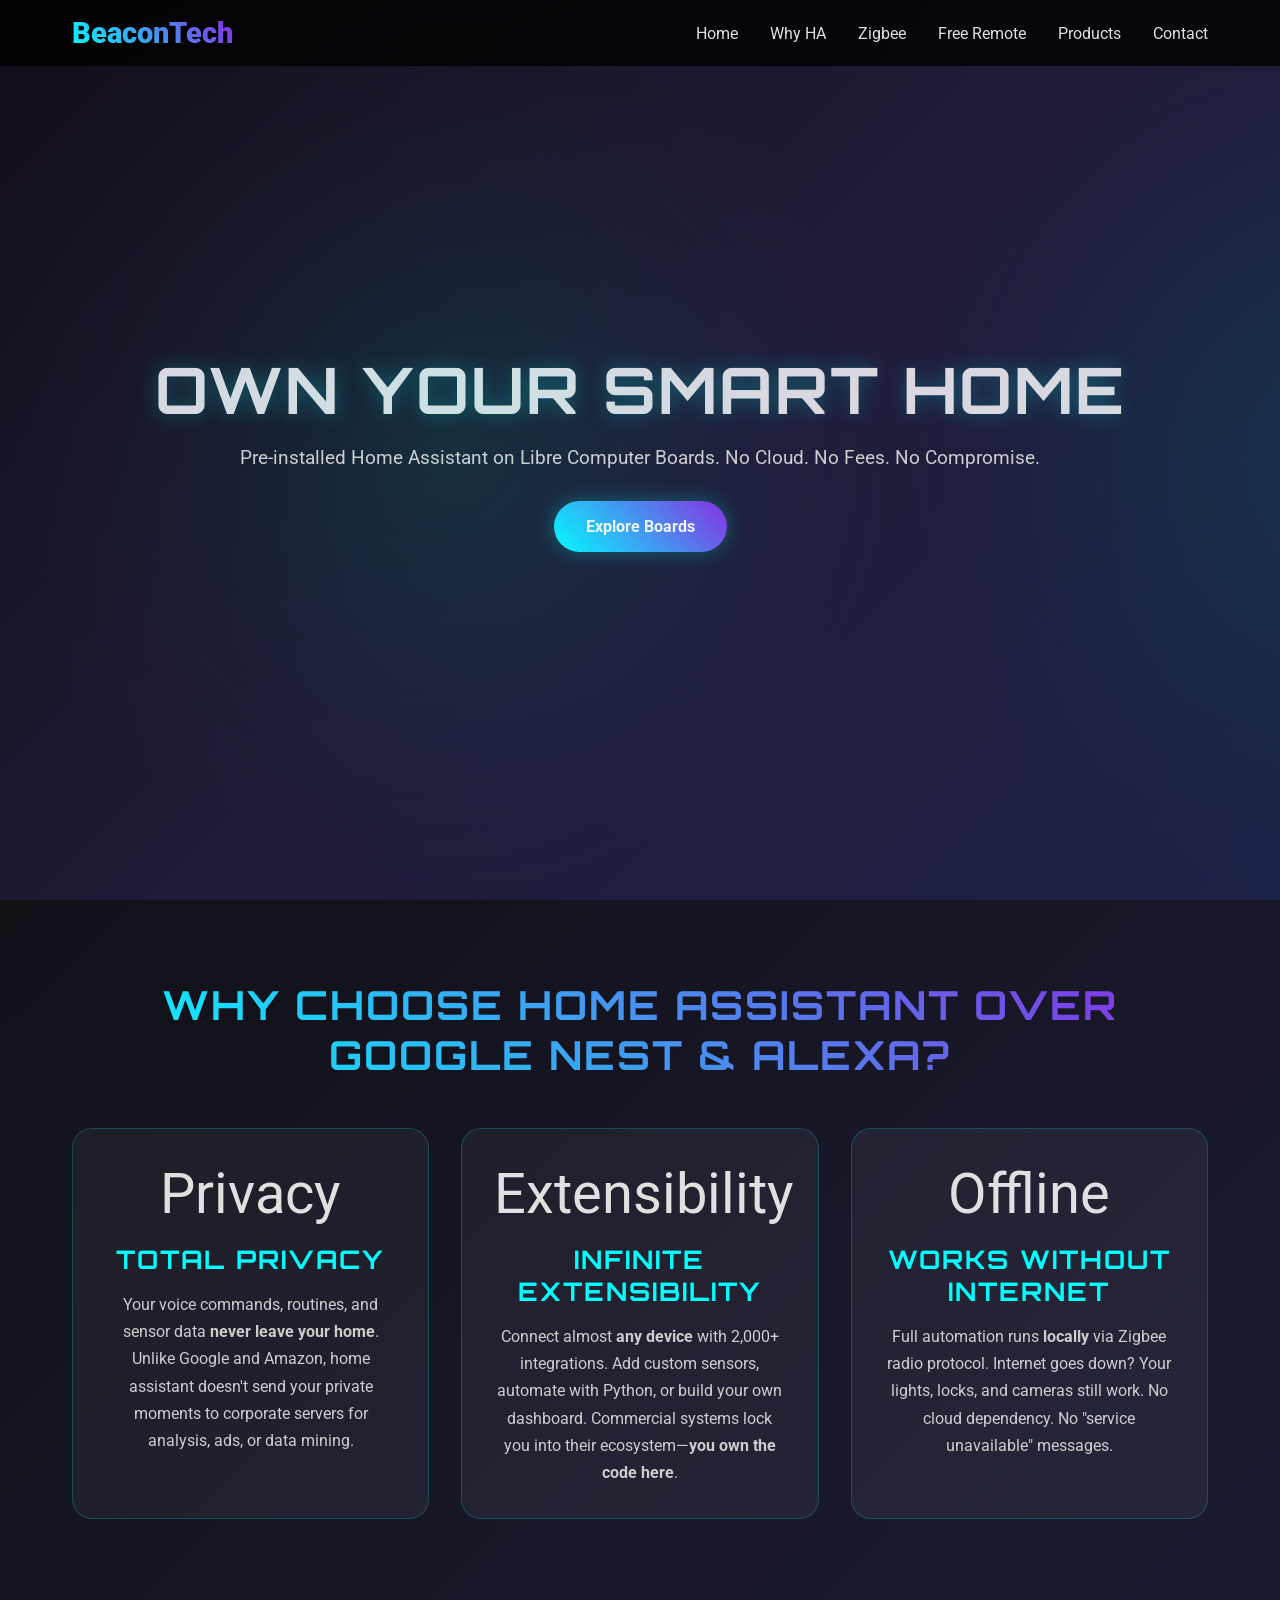
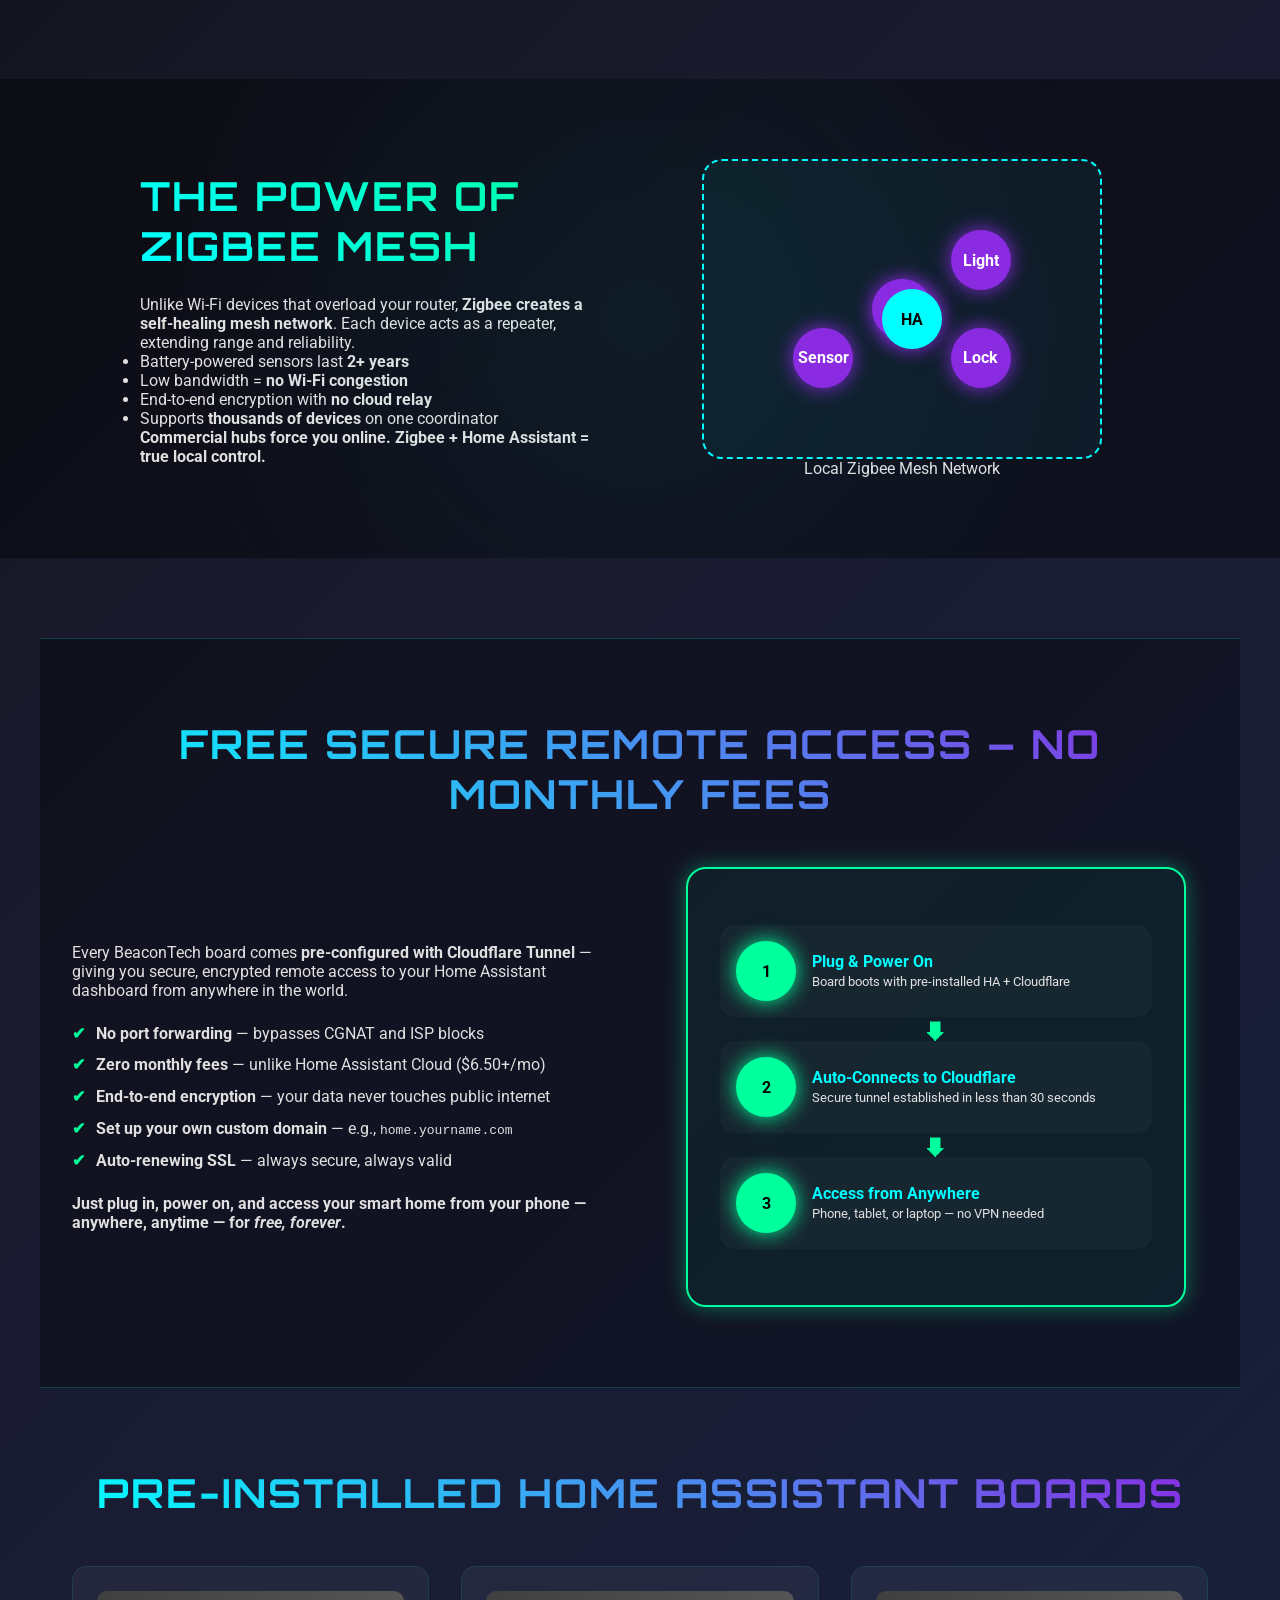
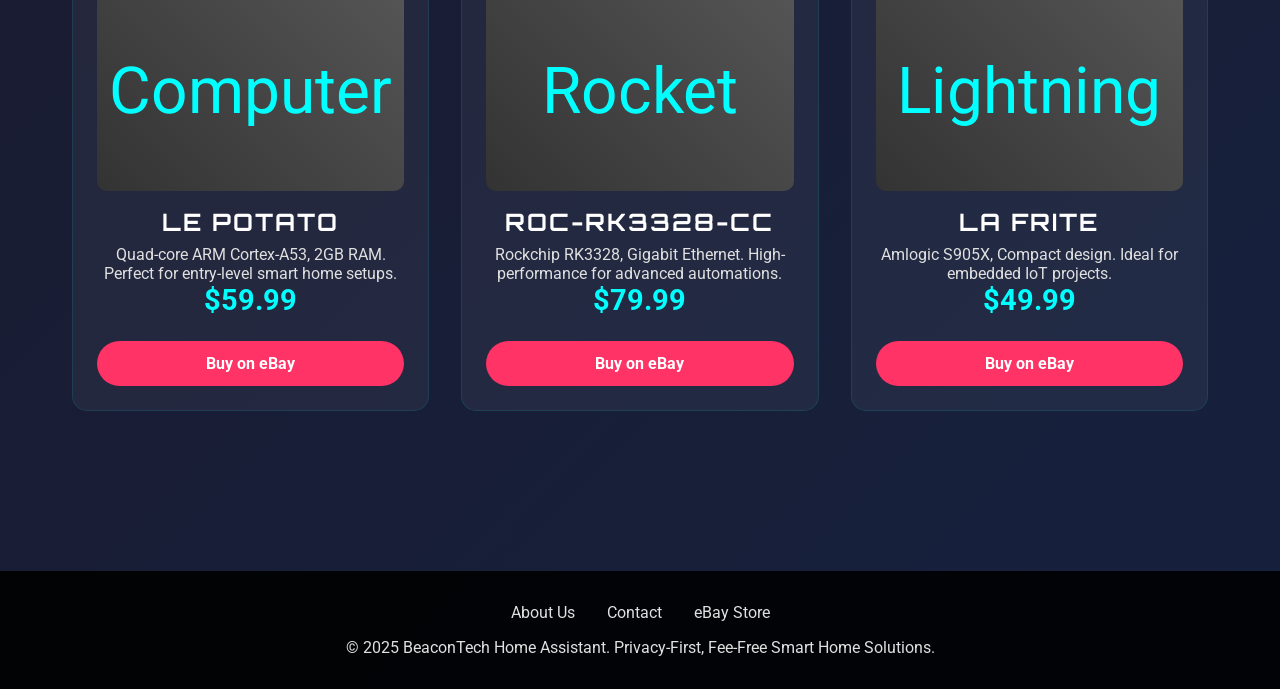
==== index.html @ 40a5eaa8 "upload site template" ====
<!DOCTYPE html>
<html lang="en">
<head>
    <meta charset="UTF-8">
    <meta name="viewport" content="width=device-width, initial-scale=1.0">
    <title>BeaconTech Home Assistant - Techno Smart Home Boards</title>
    <link href="https://fonts.googleapis.com/css2?family=Orbitron:wght@400;700;900&family=Roboto:wght@300;400&display=swap" rel="stylesheet">
    <link rel="stylesheet" href="styles.css">
</head>
<body>
    <header>
        <nav>
            <div class="logo">BeaconTech</div>
            <ul class="nav-links">
                <li><a href="#home">Home</a></li>
                <li><a href="#why">Why HA</a></li>
                <li><a href="#zigbee">Zigbee</a></li>
                <li><a href="#tunnel">Free Remote</a></li>
                <li><a href="#products">Products</a></li>
                <li><a href="#contact">Contact</a></li>
            </ul>
        </nav>
    </header>

    <section id="home" class="hero">
        <div class="hero-content">
            <h1>Own Your Smart Home</h1>
            <p>Pre-installed Home Assistant on Libre Computer Boards. No Cloud. No Fees. No Compromise.</p>
            <a href="#products" class="cta-button">Explore Boards</a>
        </div>
    </section>

    <!-- Why LibreTech Section -->
    <section id="why" class="why-libretech">
        <h2 class="section-title">Why Choose Home Assistant Over Google Nest & Alexa?</h2>
        <div class="why-grid">
            <div class="why-card">
                <span class="why-icon">Privacy</span>
                <h3>Total Privacy</h3>
                <p>Your voice commands, routines, and sensor data <strong>never leave your home</strong>. Unlike Google and Amazon, home assistant doesn't send your private moments to corporate servers for analysis, ads, or data mining.</p>
            </div>
            <div class="why-card">
                <span class="why-icon">Extensibility</span>
                <h3>Infinite Extensibility</h3>
                <p>Connect almost <strong>any device</strong> with 2,000+ integrations. Add custom sensors, automate with Python, or build your own dashboard. Commercial systems lock you into their ecosystem—<strong>you own the code here</strong>.</p>
            </div>
            <div class="why-card">
                <span class="why-icon">Offline</span>
                <h3>Works Without Internet</h3>
                <p>Full automation runs <strong>locally</strong> via Zigbee radio protocol. Internet goes down? Your lights, locks, and cameras still work. No cloud dependency. No "service unavailable" messages.</p>
            </div>
        </div>
    </section>

    <!-- Zigbee Advantage Section -->
    <section id="zigbee" class="zigbee-advantage">
        <div class="zigbee-content">
            <div class="zigbee-text">
                <h2>The Power of Zigbee Mesh</h2>
                <p>Unlike Wi-Fi devices that overload your router, <strong>Zigbee creates a self-healing mesh network</strong>. Each device acts as a repeater, extending range and reliability.</p>
                <ul>
                    <li>Battery-powered sensors last <strong>2+ years</strong></li>
                    <li>Low bandwidth = <strong>no Wi-Fi congestion</strong></li>
                    <li>End-to-end encryption with <strong>no cloud relay</strong></li>
                    <li>Supports <strong>thousands of devices</strong> on one coordinator</li>
                </ul>
                <p><strong>Commercial hubs force you online. Zigbee + Home Assistant = true local control.</strong></p>
            </div>
            <div class="zigbee-visual">
                <div class="zigbee-network">
                    <div class="node central">HA</div>
                    <div class="node device">Light</div>
                    <div class="node device">Sensor</div>
                    <div class="node device">Lock</div>
                    <div class="node device">Plug</div>
                </div>
                <p>Local Zigbee Mesh Network</p>
            </div>
        </div>
    </section>

    <!-- Cloudflare Tunnel Section -->
    <section id="tunnel" class="cloudflare-tunnel">
        <h2 class="section-title">Free Secure Remote Access – No Monthly Fees</h2>
        <div class="tunnel-content">
            <div class="tunnel-text">
                <p>Every BeaconTech board comes <strong>pre-configured with Cloudflare Tunnel</strong> — giving you secure, encrypted remote access to your Home Assistant dashboard from anywhere in the world.</p>
                <ul>
                    <li><strong>No port forwarding</strong> — bypasses CGNAT and ISP blocks</li>
                    <li><strong>Zero monthly fees</strong> — unlike Home Assistant Cloud ($6.50+/mo)</li>
                    <li><strong>End-to-end encryption</strong> — your data never touches public internet</li>
                    <li><strong>Set up your own custom domain</strong> — e.g., <code>home.yourname.com</code></li>
                    <li><strong>Auto-renewing SSL</strong> — always secure, always valid</li>
                </ul>
                <p><strong>Just plug in, power on, and access your smart home from your phone — anywhere, anytime — for <em>free, forever</em>.</strong></p>
            </div>
            <div class="tunnel-visual">
                <div class="tunnel-diagram">
                    <div class="tunnel-step">
                        <div class="step-icon">1</div>
                        <div class="step-text">
                            <strong>Plug & Power On</strong><br>
                            <small>Board boots with pre-installed HA + Cloudflare</small>
                        </div>
                    </div>
                    <div class="tunnel-step">
                        <div class="step-icon">2</div>
                        <div class="step-text">
                            <strong>Auto-Connects to Cloudflare</strong><br>
                            <small>Secure tunnel established in less than 30 seconds</small>
                        </div>
                    </div>
                    <div class="tunnel-step">
                        <div class="step-icon">3</div>
                        <div class="step-text">
                            <strong>Access from Anywhere</strong><br>
                            <small>Phone, tablet, or laptop — no VPN needed</small>
                        </div>
                    </div>
                </div>
            </div>
        </div>
    </section>

    <!-- Products Section -->
    <section id="products" class="products">
        <h2 class="section-title">Pre-Installed Home Assistant Boards</h2>
        <div class="product-grid">
            <div class="product-card">
                <div class="product-image">Computer</div>
                <h3>Le Potato</h3>
                <p>Quad-core ARM Cortex-A53, 2GB RAM. Perfect for entry-level smart home setups.</p>
                <div class="product-price">$59.99</div>
                <a href="https://www.ebay.com/itm/1234567890" target="_blank" class="buy-on-ebay">
                    Buy on eBay
                </a>
            </div>
            <div class="product-card">
                <div class="product-image">Rocket</div>
                <h3>ROC-RK3328-CC</h3>
                <p>Rockchip RK3328, Gigabit Ethernet. High-performance for advanced automations.</p>
                <div class="product-price">$79.99</div>
                <a href="https://www.ebay.com/itm/1234567891" target="_blank" class="buy-on-ebay">
                    Buy on eBay
                </a>
            </div>
            <div class="product-card">
                <div class="product-image">Lightning</div>
                <h3>La Frite</h3>
                <p>Amlogic S905X, Compact design. Ideal for embedded IoT projects.</p>
                <div class="product-price">$49.99</div>
                <a href="https://www.ebay.com/itm/1234567892" target="_blank" class="buy-on-ebay">
                    Buy on eBay
                </a>
            </div>
        </div>
    </section>

    <footer>
        <div class="footer-links">
            <a href="#about">About Us</a>
            <a href="#contact">Contact</a>
            <a href="https://www.ebay.com/usr/your-ebay-store" target="_blank">eBay Store</a>
        </div>
        <p>© 2025 BeaconTech Home Assistant. Privacy-First, Fee-Free Smart Home Solutions.</p>
    </footer>

    <script src="scripts.js"></script>
</body>
</html>
---- styles.css ----
:root {
    --primary-bg: linear-gradient(135deg, #0c0c0c 0%, #1a1a2e 50%, #16213e 100%);
    --secondary-bg: rgba(255, 255, 255, 0.05);
    --accent-neon: #00ffff;
    --accent-purple: #8a2be2;
    --accent-green: #00ff9d;
    --text-light: #e0e0e0;
    --text-dark: #ffffff;
    --shadow-glow: 0 0 20px rgba(0, 255, 255, 0.3);
    --shadow-glow-purple: 0 0 20px rgba(138, 43, 226, 0.3);
    --shadow-green: 0 0 20px rgba(0, 255, 157, 0.4);
}

* {
    margin: 0;
    padding: 0;
    box-sizing: border-box;
}

body {
    font-family: 'Roboto', sans-serif;
    background: var(--primary-bg);
    color: var(--text-light);
    overflow-x: hidden;
}

h1, h2, h3 {
    font-family: 'Orbitron', monospace;
    text-transform: uppercase;
    letter-spacing: 2px;
}

/* Header */
header {
    position: fixed;
    top: 0;
    width: 100%;
    background: rgba(0, 0, 0, 0.8);
    backdrop-filter: blur(10px);
    z-index: 1000;
    padding: 1rem 0;
    transition: background 0.3s ease;
}

nav {
    display: flex;
    justify-content: space-between;
    align-items: center;
    max-width: 1200px;
    margin: 0 auto;
    padding: 0 2rem;
}

.logo {
    font-size: 1.8rem;
    font-weight: 900;
    background: linear-gradient(45deg, var(--accent-neon), var(--accent-purple));
    -webkit-background-clip: text;
    -webkit-text-fill-color: transparent;
    background-clip: text;
}

.nav-links {
    display: flex;
    list-style: none;
    gap: 2rem;
}

.nav-links a {
    color: var(--text-light);
    text-decoration: none;
    transition: color 0.3s ease;
    position: relative;
}

.nav-links a:hover {
    color: var(--accent-neon);
}

.nav-links a::after {
    content: '';
    position: absolute;
    bottom: -5px;
    left: 0;
    width: 0;
    height: 2px;
    background: var(--accent-neon);
    transition: width 0.3s ease;
}

.nav-links a:hover::after {
    width: 100%;
}

/* Hero Section */
.hero {
    height: 100vh;
    display: flex;
    align-items: center;
    justify-content: center;
    text-align: center;
    background: var(--primary-bg);
    position: relative;
    overflow: hidden;
}

.hero::before {
    content: '';
    position: absolute;
    top: 0;
    left: 0;
    width: 100%;
    height: 100%;
    background: url('data:image/svg+xml,<svg xmlns="http://www.w3.org/2000/svg" viewBox="0 0 1000 1000"><defs><radialGradient id="a" cx="50%" cy="50%" r="50%"><stop offset="0%" stop-color="%2300ffff" stop-opacity="0.1"/><stop offset="100%" stop-color="%238a2be2" stop-opacity="0.05"/></radialGradient></defs><rect width="1000" height="1000" fill="url(%23a)"/></svg>') repeat;
    animation: float 20s ease-in-out infinite;
    pointer-events: none;
}

@keyframes float {
    0%, 100% { transform: translateY(0px) rotate(0deg); }
    50% { transform: translateY(-20px) rotate(180deg); }
}

.hero-content h1 {
    font-size: 4rem;
    margin-bottom: 1rem;
    text-shadow: var(--shadow-glow);
    animation: glow 2s ease-in-out infinite alternate;
}

@keyframes glow {
    from { text-shadow: var(--shadow-glow); }
    to { text-shadow: 0 0 30px var(--accent-neon), 0 0 40px var(--accent-neon); }
}

.hero-content p {
    font-size: 1.2rem;
    margin-bottom: 2rem;
    opacity: 0.9;
}

.cta-button {
    display: inline-block;
    padding: 1rem 2rem;
    background: linear-gradient(45deg, var(--accent-neon), var(--accent-purple));
    color: var(--text-dark);
    text-decoration: none;
    border-radius: 50px;
    font-weight: bold;
    transition: transform 0.3s ease, box-shadow 0.3s ease;
    box-shadow: var(--shadow-glow);
}

.cta-button:hover {
    transform: translateY(-5px);
    box-shadow: 0 10px 30px rgba(0, 255, 255, 0.5);
}

/* Why LibreTech */
.why-libretech {
    padding: 5rem 2rem;
    max-width: 1200px;
    margin: 0 auto;
    text-align: center;
}

.why-grid {
    display: grid;
    grid-template-columns: repeat(auto-fit, minmax(300px, 1fr));
    gap: 2rem;
    margin-top: 3rem;
}

.why-card {
    background: var(--secondary-bg);
    border-radius: 20px;
    padding: 2rem;
    border: 1px solid rgba(0, 255, 255, 0.2);
    transition: all 0.4s ease;
    position: relative;
    overflow: hidden;
    opacity: 0;
}

.why-card::before {
    content: '';
    position: absolute;
    top: 0;
    left: 0;
    width: 100%;
    height: 5px;
    background: linear-gradient(90deg, var(--accent-neon), var(--accent-purple));
    transform: scaleX(0);
    transform-origin: left;
    transition: transform 0.5s ease;
}

.why-card:hover::before {
    transform: scaleX(1);
}

.why-card:hover {
    transform: translateY(-10px);
    box-shadow: 0 15px 40px rgba(0, 255, 255, 0.15);
    border-color: var(--accent-neon);
}

.why-icon {
    font-size: 3.5rem;
    margin-bottom: 1rem;
    display: block;
}

.why-card h3 {
    font-size: 1.6rem;
    margin-bottom: 1rem;
    color: var(--accent-neon);
}

.why-card p {
    line-height: 1.7;
    opacity: 0.9;
}

/* Zigbee Advantage */
.zigbee-advantage {
    background: rgba(0, 0, 0, 0.4);
    padding: 5rem 2rem;
    margin: 5rem 0;
    position: relative;
    overflow: hidden;
}

.zigbee-advantage::before {
    content: '';
    position: absolute;
    top: 0;
    left: 0;
    width: 100%;
    height: 100%;
    background: radial-gradient(circle at center, rgba(0, 255, 255, 0.05) 0%, transparent 70%);
    pointer-events: none;
}

.zigbee-content {
    max-width: 1000px;
    margin: 0 auto;
    display: flex;
    align-items: center;
    gap: 3rem;
    flex-wrap: wrap;
}

.zigbee-text {
    flex: 1;
    min-width: 300px;
}

.zigbee-text h2 {
    font-size: 2.5rem;
    margin-bottom: 1.5rem;
    background: linear-gradient(45deg, var(--accent-neon), #00ff9d);
    -webkit-background-clip: text;
    -webkit-text-fill-color: transparent;
    background-clip: text;
}

.zigbee-visual {
    flex: 1;
    min-width: 300px;
    text-align: center;
}

.zigbee-network {
    width: 100%;
    max-width: 400px;
    height: 300px;
    background: rgba(0, 255, 255, 0.05);
    border: 2px dashed var(--accent-neon);
    border-radius: 20px;
    display: flex;
    flex-direction: column;
    align-items: center;
    justify-content: center;
    position: relative;
    margin: 0 auto;
}

.node {
    width: 60px;
    height: 60px;
    background: var(--accent-purple);
    border-radius: 50%;
    display: flex;
    align-items: center;
    justify-content: center;
    color: white;
    font-weight: bold;
    margin: 10px;
    box-shadow: 0 0 20px var(--accent-purple);
    animation: pulse 2s infinite;
}

@keyframes pulse {
    0% { box-shadow: 0 0 20px var(--accent-purple); }
    50% { box-shadow: 0 0 30px var(--accent-neon), 0 0 40px var(--accent-neon); }
    100% { box-shadow: 0 0 20px var(--accent-purple); }
}

.zigbee-network .central {
    position: absolute;
    top: 50%;
    left: 50%;
    transform: translate(-50%, -50%);
    background: var(--accent-neon);
    color: #000;
    z-index: 2;
}

.zigbee-network .device {
    position: absolute;
}

.zigbee-network .device:nth-child(1) { top: 20%; left: 20%; }
.zigbee-network .device:nth-child(2) { top: 20%; right: 20%; }
.zigbee-network .device:nth-child(3) { bottom: 20%; left: 20%; }
.zigbee-network .device:nth-child(4) { bottom: 20%; right: 20%; }

/* Cloudflare Tunnel */
.cloudflare-tunnel {
    padding: 5rem 2rem;
    max-width: 1200px;
    margin: 0 auto;
    text-align: center;
    background: rgba(0, 0, 0, 0.3);
    border-top: 1px solid rgba(0, 255, 255, 0.2);
    border-bottom: 1px solid rgba(0, 255, 255, 0.2);
    position: relative;
    overflow: hidden;
}

.cloudflare-tunnel::before {
    content: '';
    position: absolute;
    top: 0;
    left: -100%;
    width: 100%;
    height: 100%;
    background: linear-gradient(90deg, transparent, rgba(0, 255, 255, 0.05), transparent);
    animation: scan 6s linear infinite;
}

@keyframes scan {
    0% { left: -100%; }
    100% { left: 100%; }
}

.tunnel-content {
    display: flex;
    align-items: center;
    gap: 3rem;
    flex-wrap: wrap;
    margin-top: 2rem;
}

.tunnel-text {
    flex: 1;
    min-width: 300px;
    text-align: left;
}

.tunnel-text h2 {
    font-size: 2.5rem;
    margin-bottom: 1.5rem;
    background: linear-gradient(45deg, var(--accent-green), var(--accent-neon));
    -webkit-background-clip: text;
    -webkit-text-fill-color: transparent;
    background-clip: text;
}

.tunnel-text ul {
    margin: 1.5rem 0;
    padding-left: 1.5rem;
    list-style: none;
}

.tunnel-text li {
    margin-bottom: 0.8rem;
    position: relative;
}

.tunnel-text li::before {
    content: '✔';
    position: absolute;
    left: -1.5rem;
    color: var(--accent-green);
    font-weight: bold;
}

.tunnel-visual {
    flex: 1;
    min-width: 300px;
    text-align: center;
}

.tunnel-diagram {
    width: 100%;
    max-width: 500px;
    margin: 0 auto;
    padding: 2rem;
    background: rgba(0, 255, 157, 0.05);
    border: 2px solid var(--accent-green);
    border-radius: 20px;
    position: relative;
    box-shadow: var(--shadow-green);
}

.tunnel-step {
    display: flex;
    align-items: center;
    justify-content: space-between;
    margin: 1.5rem 0;
    padding: 1rem;
    background: rgba(255, 255, 255, 0.03);
    border-radius: 15px;
    position: relative;
    opacity: 0;
}

.tunnel-step::after {
    content: '🡇';
    position: absolute;
    bottom: -30px;
    left: 50%;
    transform: translateX(-50%);
    font-size: 1.5rem;
    color: var(--accent-green);
    animation: bounce 2s infinite;
}

.tunnel-step:last-child::after {
    display: none;
}

@keyframes bounce {
    0%, 100% { transform: translateX(-50%) translateY(0); }
    50% { transform: translateX(-50%) translateY(-10px); }
}

.step-icon {
    width: 60px;
    height: 60px;
    background: var(--accent-green);
    border-radius: 50%;
    display: flex;
    align-items: center;
    justify-content: center;
    color: #000;
    font-weight: bold;
    box-shadow: 0 0 20px var(--accent-green);
}

.step-text {
    flex: 1;
    margin-left: 1rem;
    text-align: left;
}

.step-text strong {
    color: var(--accent-neon);
}

/* Products */
.products {
    padding: 5rem 2rem;
    max-width: 1200px;
    margin: 0 auto;
}

.section-title {
    text-align: center;
    font-size: 2.5rem;
    margin-bottom: 3rem;
    background: linear-gradient(45deg, var(--accent-neon), var(--accent-purple));
    -webkit-background-clip: text;
    -webkit-text-fill-color: transparent;
    background-clip: text;
}

.product-grid {
    display: grid;
    grid-template-columns: repeat(auto-fit, minmax(300px, 1fr));
    gap: 2rem;
}

.product-card {
    background: var(--secondary-bg);
    border-radius: 15px;
    padding: 1.5rem;
    text-align: center;
    transition: transform 0.3s ease, box-shadow 0.3s ease;
    border: 1px solid rgba(0, 255, 255, 0.1);
    position: relative;
    overflow: hidden;
    opacity: 0;
}

.product-card::before {
    content: '';
    position: absolute;
    top: 0;
    left: -100%;
    width: 100%;
    height: 100%;
    background: linear-gradient(90deg, transparent, rgba(0, 255, 255, 0.1), transparent);
    transition: left 0.5s ease;
}

.product-card:hover::before {
    left: 100%;
}

.product-card:hover {
    transform: translateY(-10px);
    box-shadow: var(--shadow-glow-purple);
}

.product-image {
    width: 100%;
    height: 200px;
    background: linear-gradient(45deg, #333, #555);
    border-radius: 10px;
    margin-bottom: 1rem;
    display: flex;
    align-items: center;
    justify-content: center;
    font-size: 4rem;
    color: var(--accent-neon);
}

.product-card h3 {
    font-size: 1.5rem;
    margin-bottom: 0.5rem;
    color: var(--text-dark);
}

.product-price {
    font-size: 1.8rem;
    color: var(--accent-neon);
    font-weight: bold;
    margin-bottom: 1rem;
}

.buy-on-ebay {
    display: inline-block;
    width: 100%;
    padding: 0.8rem 1.5rem;
    background: #ff3366;
    color: white;
    border: none;
    border-radius: 25px;
    font-weight: bold;
    text-decoration: none;
    text-align: center;
    transition: all 0.3s ease;
    font-size: 1rem;
    margin-top: 0.5rem;
}

.buy-on-ebay:hover {
    background: #cc0033;
    transform: scale(1.05);
    box-shadow: 0 5px 15px rgba(255, 51, 102, 0.4);
}

/* Footer */
footer {
    background: rgba(0, 0, 0, 0.9);
    text-align: center;
    padding: 2rem;
    margin-top: 5rem;
}

.footer-links {
    display: flex;
    justify-content: center;
    gap: 2rem;
    margin-bottom: 1rem;
}

.footer-links a {
    color: var(--text-light);
    text-decoration: none;
    transition: color 0.3s ease;
}

.footer-links a:hover {
    color: var(--accent-neon);
}

/* Responsive */
@media (max-width: 768px) {
    .nav-links {
        display: none;
    }

    .hero-content h1 {
        font-size: 2.5rem;
    }

    .zigbee-content,
    .tunnel-content {
        flex-direction: column;
        text-align: center;
    }

    .tunnel-text {
        text-align: center;
    }

    .product-grid {
        grid-template-columns: 1fr;
    }
}

/* Animations */
@keyframes slideIn {
    from { opacity: 0; transform: translateY(50px); }
    to { opacity: 1; transform: translateY(0); }
}

.why-card, .product-card, .tunnel-step {
    animation: slideIn 0.6s ease forwards;
}

.why-card:nth-child(1), .tunnel-step:nth-child(1) { animation-delay: 0.1s; }
.why-card:nth-child(2), .tunnel-step:nth-child(2) { animation-delay: 0.3s; }
.why-card:nth-child(3), .tunnel-step:nth-child(3) { animation-delay: 0.5s; }

.product-card:nth-child(1) { animation-delay: 0.1s; }
.product-card:nth-child(2) { animation-delay: 0.3s; }
.product-card:nth-child(3) { animation-delay: 0.5s; }
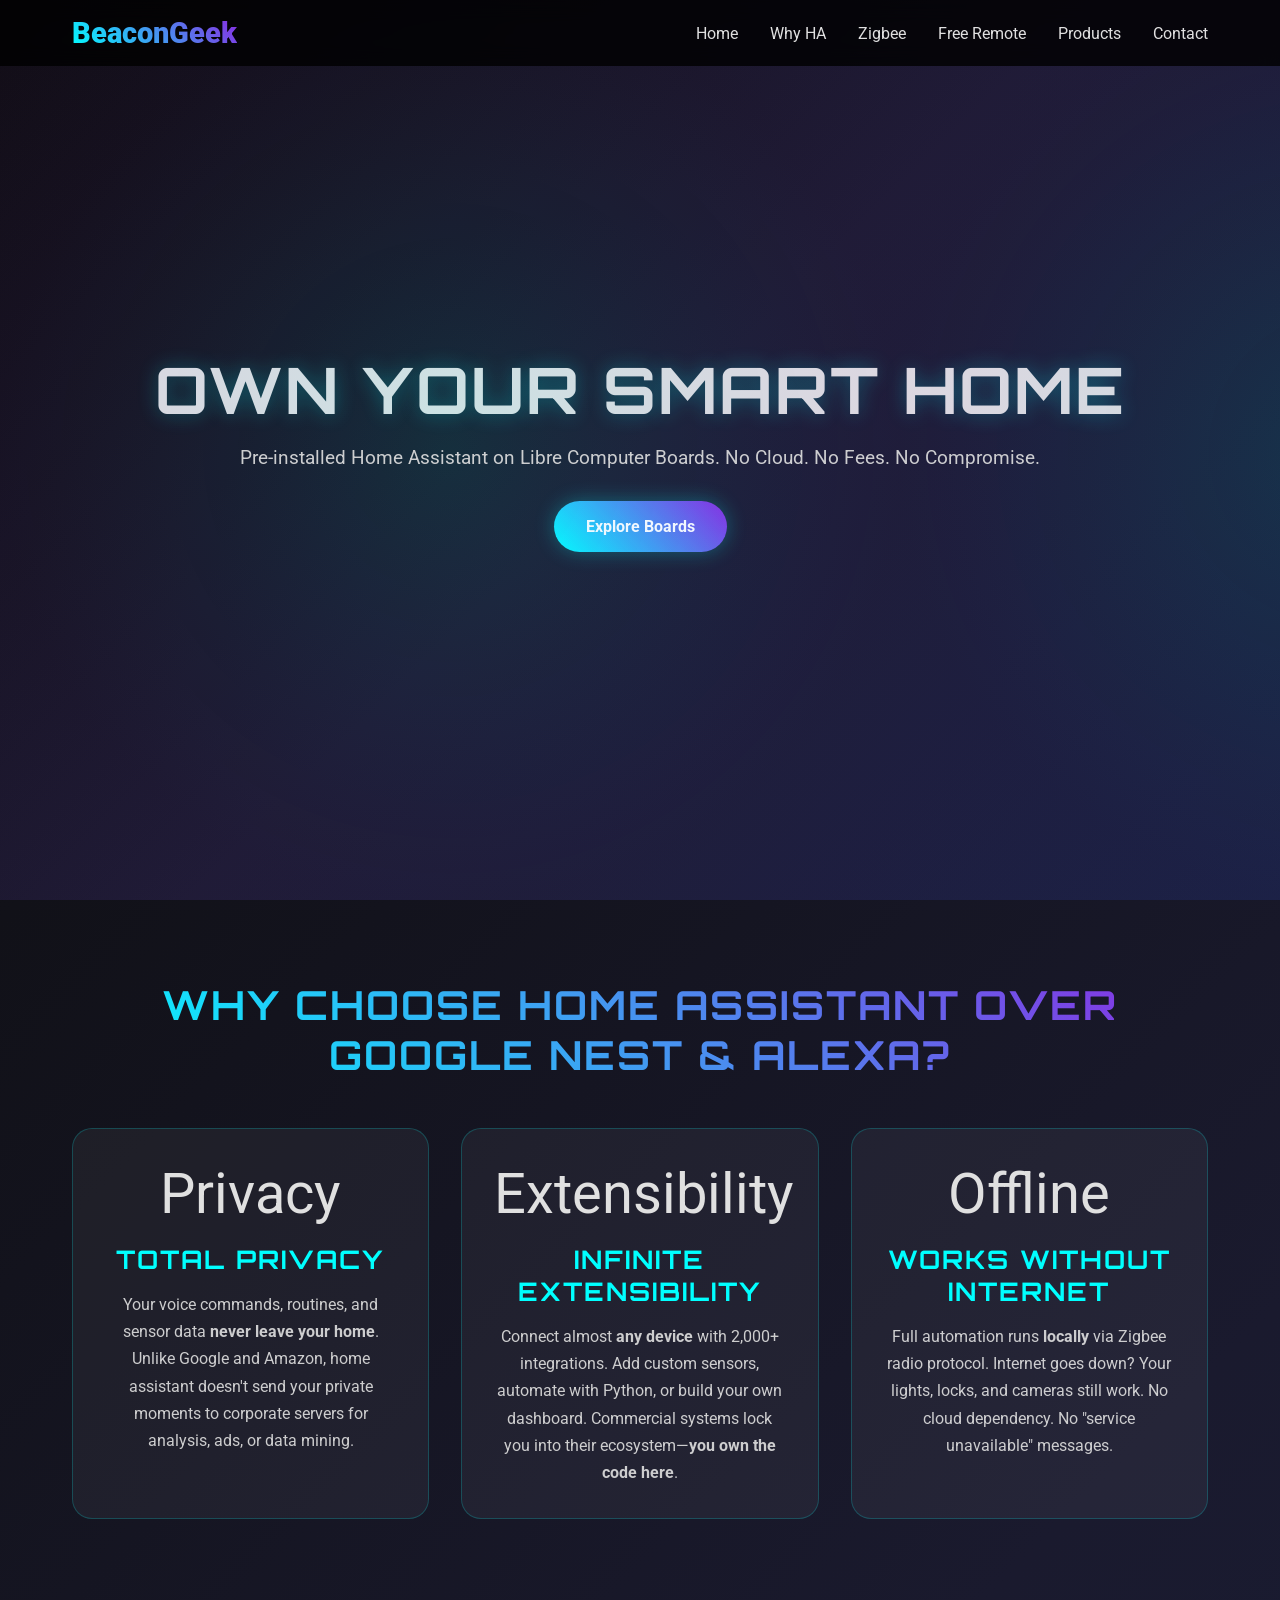
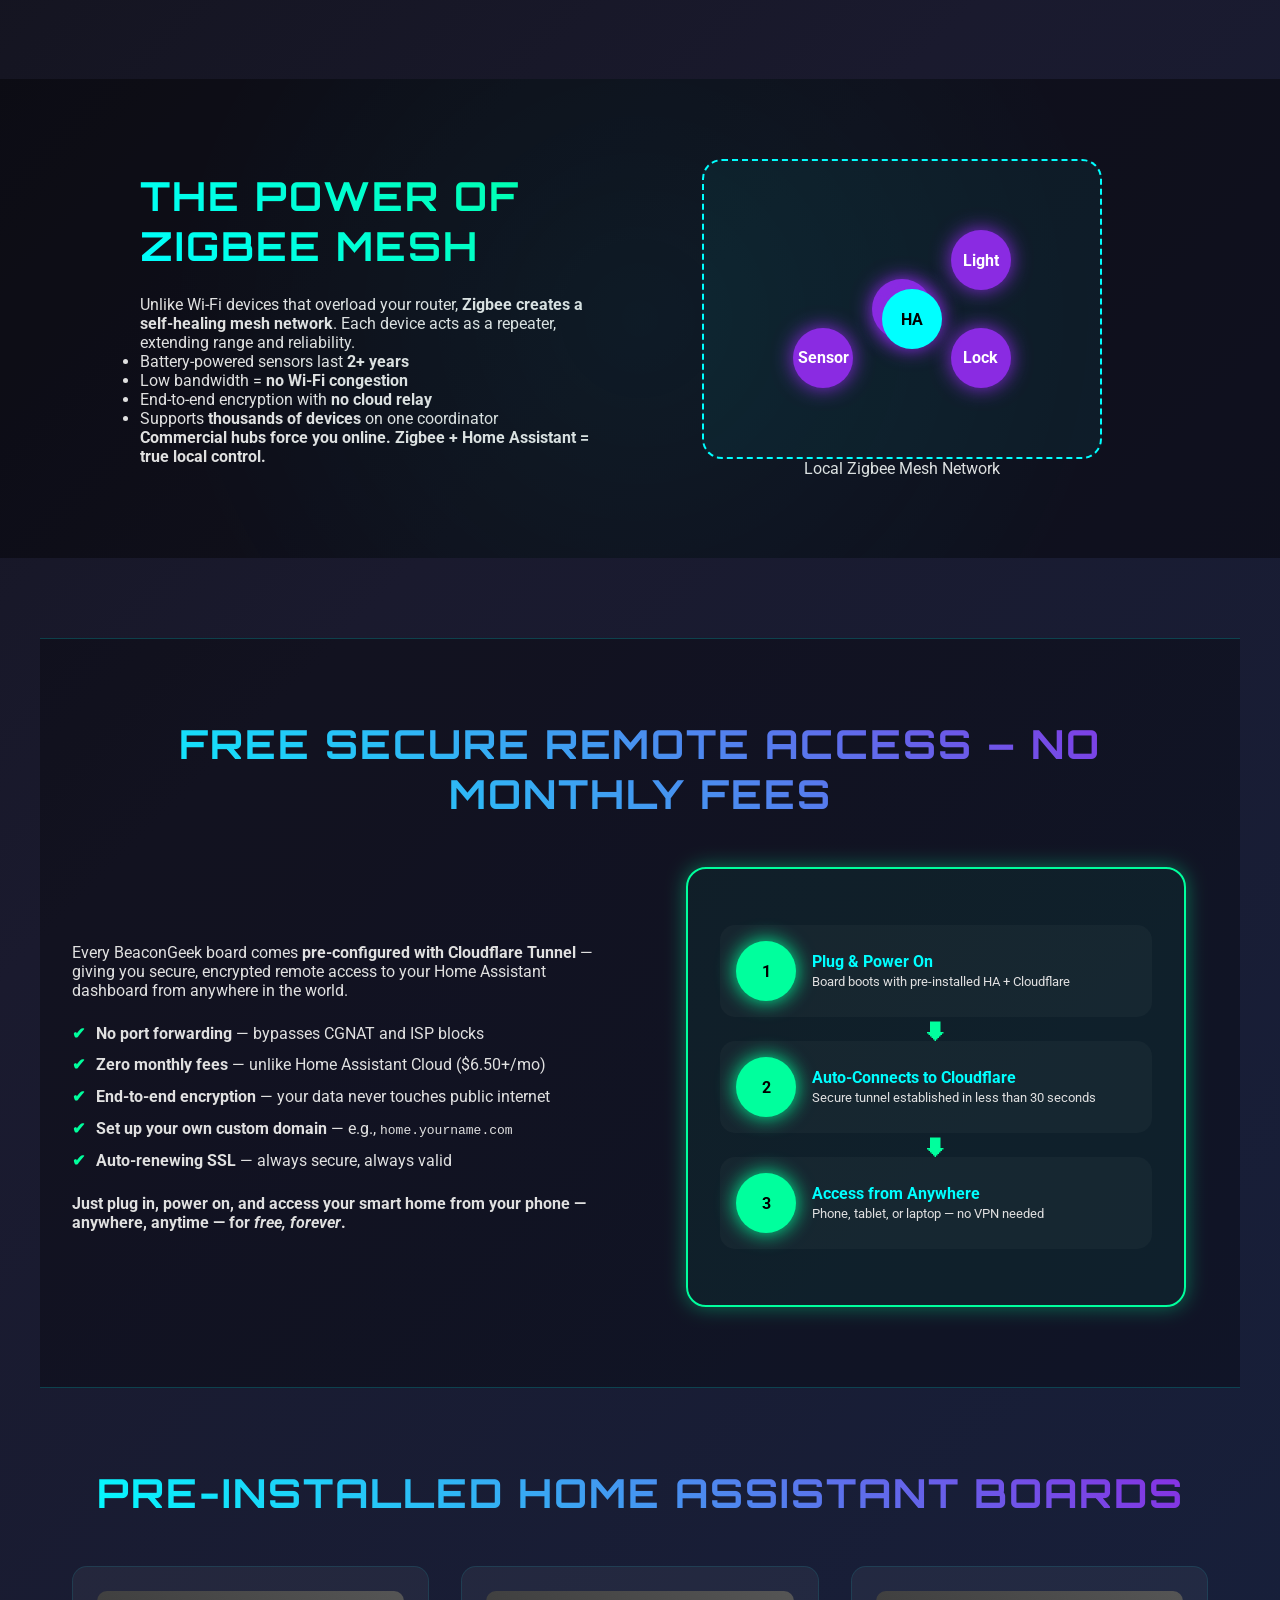
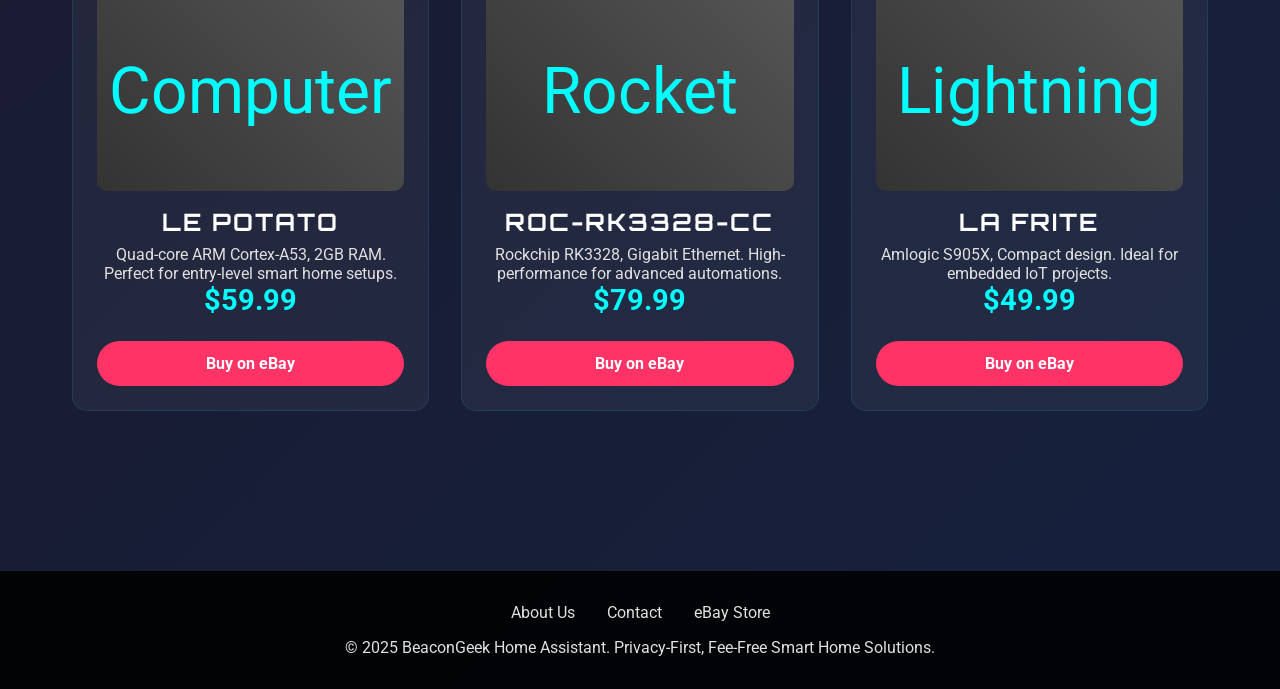
==== commit 3e27f8a0: "some renaming" ====
--- a/index.html
+++ b/index.html
@@ -3,14 +3,14 @@
 <head>
     <meta charset="UTF-8">
     <meta name="viewport" content="width=device-width, initial-scale=1.0">
-    <title>BeaconTech Home Assistant - Techno Smart Home Boards</title>
+    <title>BeaconGeek Home Assistant - Techno Smart Home Boards</title>
     <link href="https://fonts.googleapis.com/css2?family=Orbitron:wght@400;700;900&family=Roboto:wght@300;400&display=swap" rel="stylesheet">
     <link rel="stylesheet" href="styles.css">
 </head>
 <body>
     <header>
         <nav>
-            <div class="logo">BeaconTech</div>
+            <div class="logo">BeaconGeek</div>
             <ul class="nav-links">
                 <li><a href="#home">Home</a></li>
                 <li><a href="#why">Why HA</a></li>
@@ -30,8 +30,8 @@
         </div>
     </section>
 
-    <!-- Why LibreTech Section -->
-    <section id="why" class="why-libretech">
+    <!-- Why BeaconGeek Section -->
+    <section id="why" class="why-beacongeek">
         <h2 class="section-title">Why Choose Home Assistant Over Google Nest & Alexa?</h2>
         <div class="why-grid">
             <div class="why-card">
@@ -84,7 +84,7 @@
         <h2 class="section-title">Free Secure Remote Access – No Monthly Fees</h2>
         <div class="tunnel-content">
             <div class="tunnel-text">
-                <p>Every BeaconTech board comes <strong>pre-configured with Cloudflare Tunnel</strong> — giving you secure, encrypted remote access to your Home Assistant dashboard from anywhere in the world.</p>
+                <p>Every BeaconGeek board comes <strong>pre-configured with Cloudflare Tunnel</strong> — giving you secure, encrypted remote access to your Home Assistant dashboard from anywhere in the world.</p>
                 <ul>
                     <li><strong>No port forwarding</strong> — bypasses CGNAT and ISP blocks</li>
                     <li><strong>Zero monthly fees</strong> — unlike Home Assistant Cloud ($6.50+/mo)</li>
@@ -162,7 +162,7 @@
             <a href="#contact">Contact</a>
             <a href="https://www.ebay.com/usr/your-ebay-store" target="_blank">eBay Store</a>
         </div>
-        <p>© 2025 BeaconTech Home Assistant. Privacy-First, Fee-Free Smart Home Solutions.</p>
+        <p>© 2025 BeaconGeek Home Assistant. Privacy-First, Fee-Free Smart Home Solutions.</p>
     </footer>
 
     <script src="scripts.js"></script>
--- a/styles.css
+++ b/styles.css
@@ -156,8 +156,8 @@
     box-shadow: 0 10px 30px rgba(0, 255, 255, 0.5);
 }
 
-/* Why LibreTech */
-.why-libretech {
+/* Why BeaconGeek */
+.why-beacongeek {
     padding: 5rem 2rem;
     max-width: 1200px;
     margin: 0 auto;
